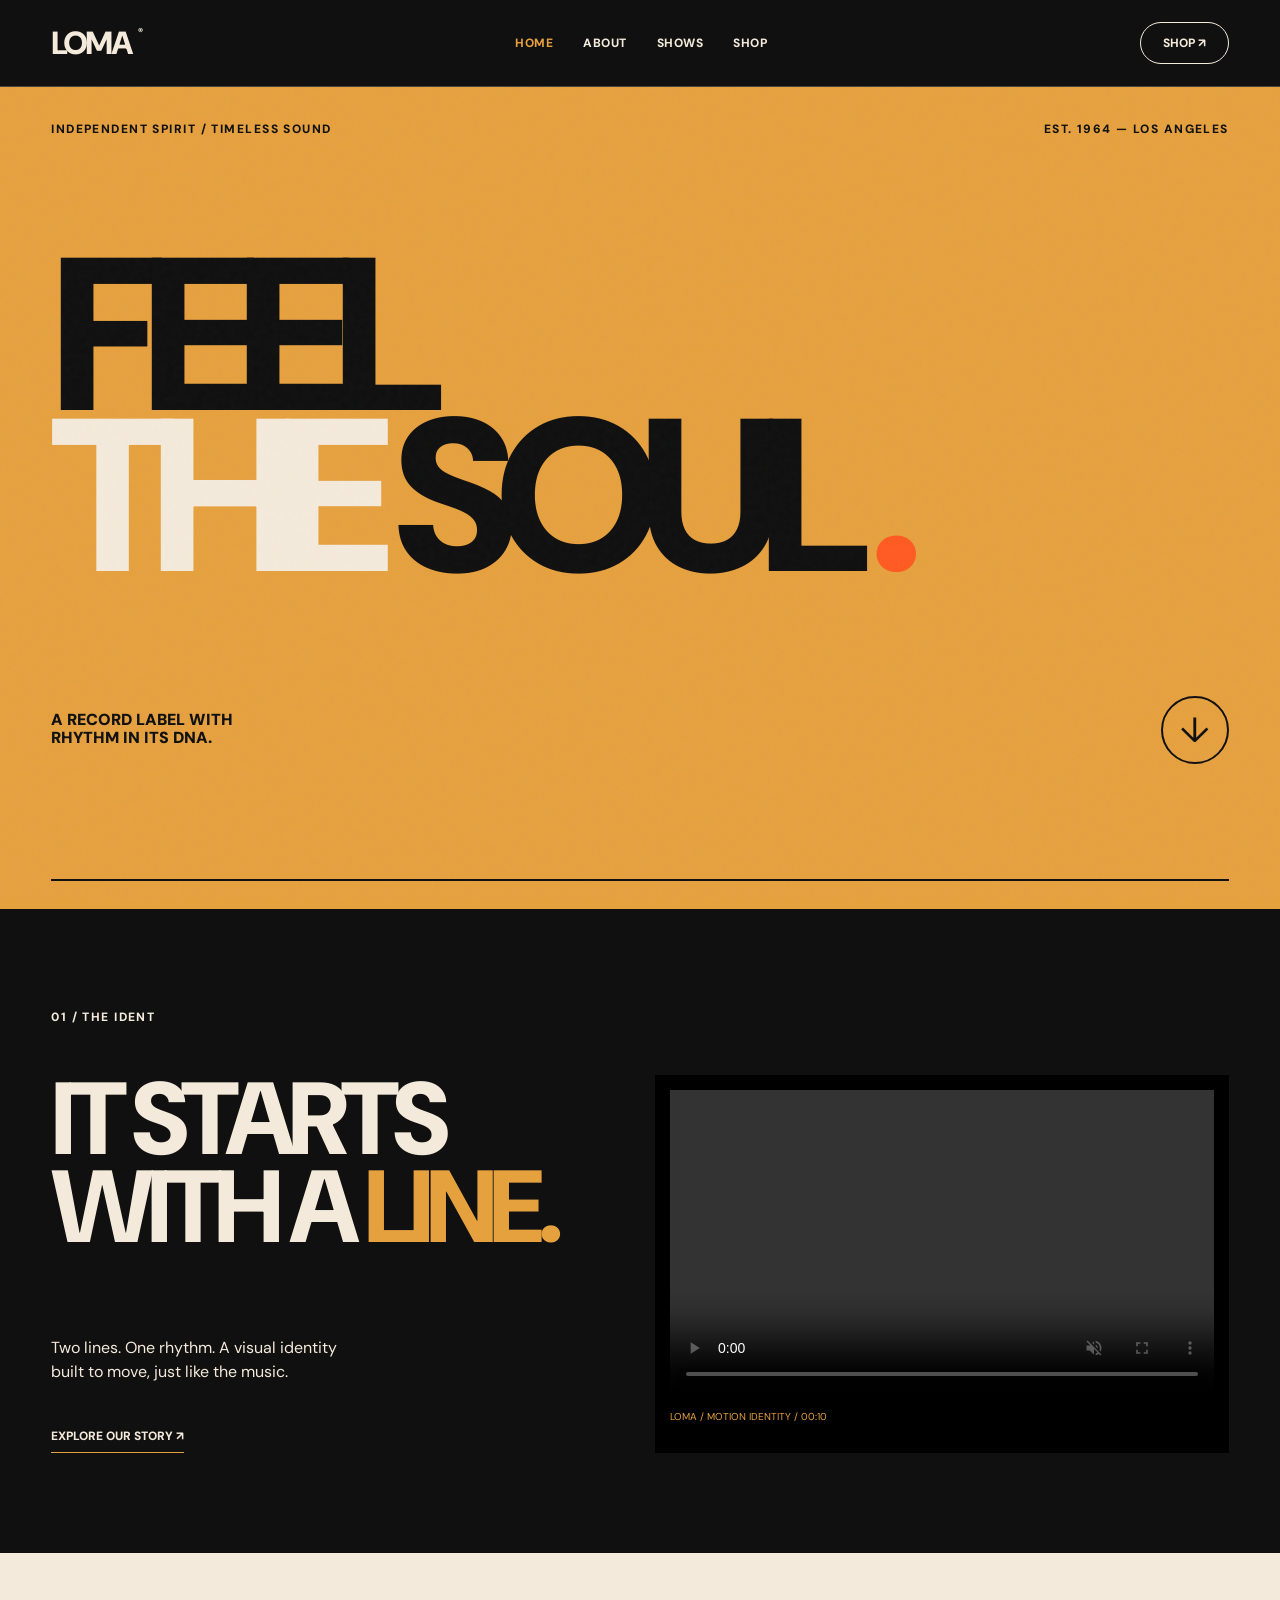
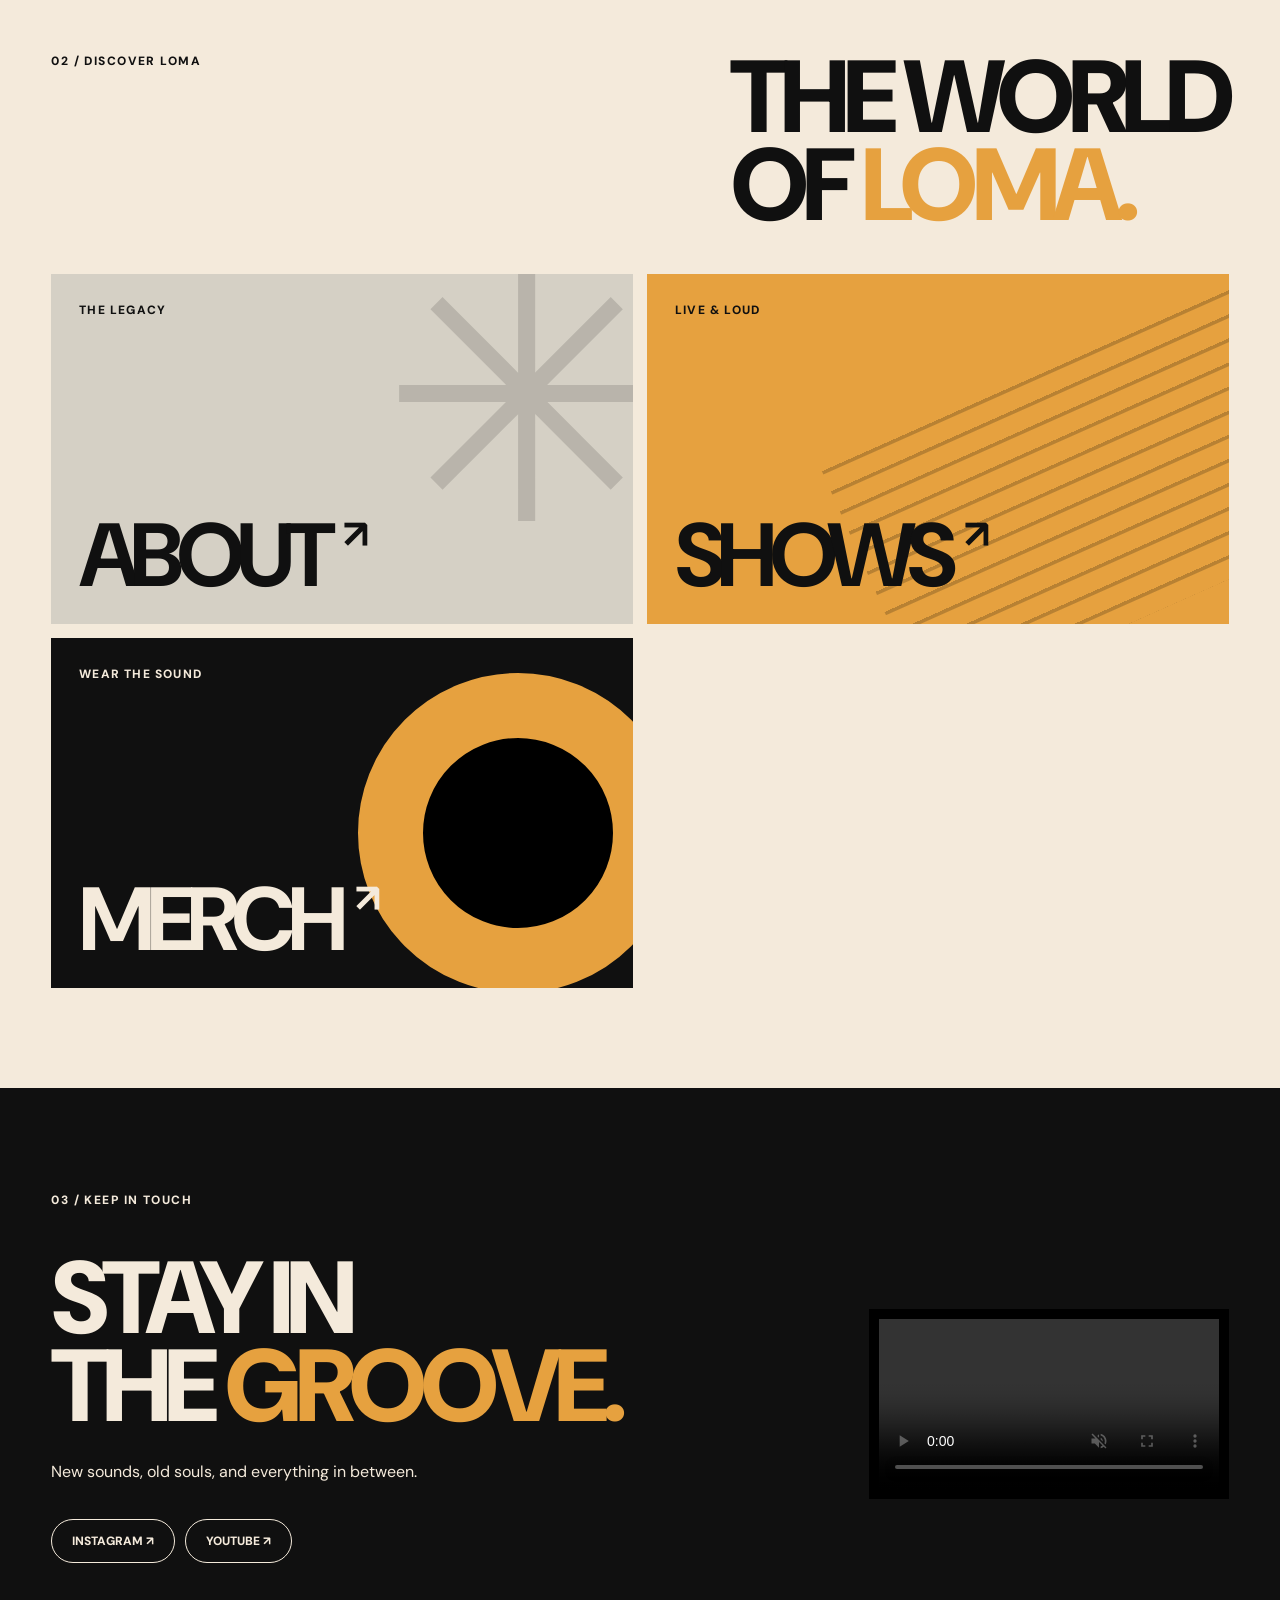
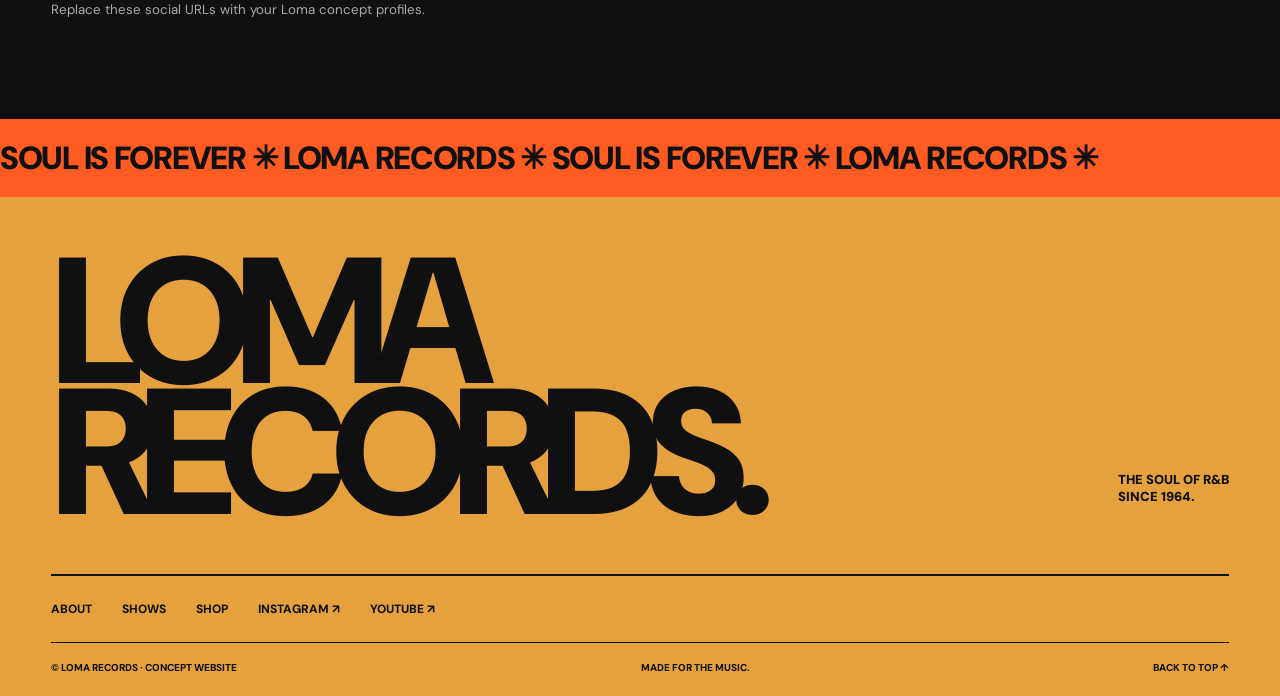
==== html/index.html @ 51dcf8d4 "initial launch" ====
<!DOCTYPE html>
<html lang="en">
 <head>
  <meta charset="utf-8"/>
  <meta content="width=device-width, initial-scale=1" name="viewport"/>
  <meta content="#101010" name="theme-color"/>
  <title>
   Home &mdash; Loma Records
  </title>
  <link href="../css/index.css" rel="stylesheet"/>
  <script defer="" src="../js/main.js">
  </script>
 </head>
 <body>
  <div aria-hidden="true" class="grain">
  </div>
  <header class="site-header">
   <a aria-label="Loma Records home" class="wordmark" href="index.html">
    LOMA
    <span>
     &reg;
    </span>
   </a>
   <button aria-expanded="false" aria-label="Toggle menu" class="menu-toggle">
    MENU
    <span>
     ☰
    </span>
   </button>
   <nav aria-label="Main navigation" class="nav">
    <a class="active" href="index.html">
     Home
    </a>
    <a class="" href="about.html">
     About
    </a>
    <a class="" href="shows.html">
     Shows
    </a>
    <a class="" href="shop.html">
     Shop
    </a>
   </nav>
   <a class="header-cta" href="shop.html">
    SHOP &nearrow;
   </a>
  </header>
  <main id="top">
   <!-- PAGE SECTION -->
   <section class="hero">
    <div class="eyebrow">
     <span>
      INDEPENDENT SPIRIT / TIMELESS SOUND
     </span>
     <span>
      EST. 1964 &mdash; LOS ANGELES
     </span>
    </div>
    <h1>
     FEEL
     <br/>
     <em>
      THE
     </em>
     SOUL
     <span class="dot">
      .
     </span>
    </h1>
    <div class="hero-bottom">
     <p>
      A RECORD LABEL WITH
      <br/>
      RHYTHM IN ITS DNA.
     </p>
     <a aria-label="Scroll to discover" class="circle-arrow" href="#discover">
      &darr;
     </a>
    </div>
    <div class="hero-rule">
    </div>
   </section>
   <!-- PAGE SECTION -->
   <section class="film-section reveal" id="discover">
    <div class="section-kicker">
     01 / THE IDENT
    </div>
    <div class="film-layout">
     <div>
      <h2>
       IT STARTS
       <br/>
       WITH A
       <i>
        LINE.
       </i>
      </h2>
      <p>
       Two lines. One rhythm. A visual identity built to move, just like the music.
      </p>
      <a class="text-link" href="about.html">
       EXPLORE OUR STORY &nearrow;
      </a>
     </div>
     <div class="film-frame">
      <video aria-label="Loma Records logo animation" autoplay="" controls="" loop="" muted="" playsinline="" src="../media/logo-ident.mp4">
      </video>
      <small>
       LOMA / MOTION IDENTITY / 00:10
      </small>
     </div>
    </div>
   </section>
   <!-- PAGE SECTION -->
   <section class="tile-section reveal">
    <div class="section-heading">
     <span>
      02 / DISCOVER LOMA
     </span>
     <h2>
      THE WORLD
      <br/>
      OF
      <i>
       LOMA.
      </i>
     </h2>
    </div>
    <div class="tile-grid">
     <a class="tile tile-gold" href="about.html">
      <span>
       THE LEGACY
      </span>
      <strong>
       ABOUT
       <span>
        &nearrow;
       </span>
      </strong>
      <div class="tile-asterisk">
       ✳
      </div>
     </a>
     <a class="tile tile-cream" href="shows.html">
      <span>
       LIVE &amp; LOUD
      </span>
      <strong>
       SHOWS
       <span>
        &nearrow;
       </span>
      </strong>
      <div class="tile-lines">
      </div>
     </a>
     <a class="tile tile-dark" href="shop.html">
      <span>
       WEAR THE SOUND
      </span>
      <strong>
       MERCH
       <span>
        &nearrow;
       </span>
      </strong>
      <div class="tile-record">
      </div>
     </a>
    </div>
   </section>
   <!-- PAGE SECTION -->
   <section class="social-section reveal">
    <div>
     <span class="section-kicker">
      03 / KEEP IN TOUCH
     </span>
     <h2>
      STAY IN
      <br/>
      THE
      <i>
       GROOVE.
      </i>
     </h2>
     <p>
      New sounds, old souls, and everything in between.
     </p>
     <div class="social-buttons">
      <a href="https://www.instagram.com/" rel="noopener noreferrer" target="_blank">
       INSTAGRAM &nearrow;
      </a>
      <a href="https://www.youtube.com/" rel="noopener noreferrer" target="_blank">
       YOUTUBE &nearrow;
      </a>
     </div>
     <small>
      Replace these social URLs with your Loma concept profiles.
     </small>
    </div>
    <div class="social-video">
     <video aria-label="Loma Instagram motion post" autoplay="" controls="" loop="" muted="" playsinline="" src="../media/instagram-post.mp4">
     </video>
    </div>
   </section>
   <div aria-hidden="true" class="ticker">
    <div>
     SOUL IS FOREVER ✳ LOMA RECORDS ✳ SOUL IS FOREVER ✳ LOMA RECORDS ✳&nbsp;
    </div>
   </div>
  </main>
  <footer class="footer">
   <div class="footer-top">
    <span>
     LOMA
     <br/>
     RECORDS.
    </span>
    <p>
     THE SOUL OF R&amp;B
     <br/>
     SINCE 1964.
    </p>
   </div>
   <div class="footer-links">
    <a href="about.html">
     ABOUT
    </a>
    <a href="shows.html">
     SHOWS
    </a>
    <a href="shop.html">
     SHOP
    </a>
    <a href="https://www.instagram.com/" rel="noopener noreferrer" target="_blank">
     INSTAGRAM &nearrow;
    </a>
    <a href="https://www.youtube.com/" rel="noopener noreferrer" target="_blank">
     YOUTUBE &nearrow;
    </a>
   </div>
   <div class="footer-bottom">
    <span>
     &copy; LOMA RECORDS &middot; CONCEPT WEBSITE
    </span>
    <span>
     MADE FOR THE MUSIC.
    </span>
    <a href="#top">
     BACK TO TOP &uarr;
    </a>
   </div>
  </footer>
 </body>
</html>
---- css/index.css ----
@import url('base.css');
.hero {
  min-height:calc(100vh - 78px);
  padding:34px 4% 28px;
  background:var(--gold);
  color:var(--black);
  display:flex;
  flex-direction:column;
  justify-content:space-between
}

.eyebrow,.hero-bottom {
  display:flex;
  justify-content:space-between;
  gap:20px
}

.hero h1 {
  font-size:clamp(90px,17vw,285px);
  font-weight:900;
  margin:25px 0;
  line-height:.74;
  letter-spacing:-.105em
}

.hero h1 em {
  color:var(--cream)
}

.hero h1 .dot {
  color:var(--orange)
}

.hero-bottom {
  align-items:end
}

.hero-bottom p {
  font-size:16px;
  font-weight:900;
  line-height:1.15
}

.circle-arrow {
  width:68px;
  height:68px;
  border:2px solid var(--black);
  border-radius:50%;
  display:grid;
  place-items:center;
  font-size:35px;
  transition:transform .3s
}

.circle-arrow:hover {
  transform:translateY(7px)
}

.hero-rule {
  border-bottom:2px solid var(--black);
  margin-top:22px
}

.film-section,.tile-section,.social-section {
  padding:100px 4%
}

.film-layout {
  display:grid;
  grid-template-columns:1fr 1.1fr;
  gap:7%;
  margin-top:50px
}

.film-layout h2,.section-heading h2,.social-section h2 {
  font-size:clamp(65px,8vw,140px);
  font-weight:900
}

.film-layout p {
  max-width:320px;
  line-height:1.5
}

.text-link {
  display:inline-block;
  margin-top:28px;
  border-bottom:1px solid var(--gold);
  padding-bottom:8px;
  font-size:12px;
  font-weight:800
}

.film-frame {
  background:#000;
  padding:15px
}

.film-frame video {
  width:100%;
  aspect-ratio:16/9;
  display:block;
  object-fit:contain
}

.film-frame small {
  display:block;
  margin-top:14px;
  font-size:10px;
  color:var(--gold)
}

.tile-section {
  background:var(--cream);
  color:var(--black)
}

.section-heading {
  display:flex;
  justify-content:space-between;
  gap:20px;
  align-items:start
}

.section-heading h2 {
  margin:0 0 45px
}

.tile-grid {
  display:grid;
  grid-template-columns:1fr 1fr;
  gap:14px
}

.tile {
  min-height:350px;
  padding:28px;
  display:flex;
  flex-direction:column;
  justify-content:space-between;
  position:relative;
  overflow:hidden;
  isolation:isolate
}

.tile>span {
  font-size:12px;
  font-weight:800;
  letter-spacing:.1em
}

.tile strong {
  font-size:clamp(55px,7vw,115px);
  letter-spacing:-.09em;
  line-height:.9;
  z-index:1
}

.tile strong span {
  font-size:.45em;
  vertical-align:top;
  margin-left:5px
}

.tile-orange {
  background:var(--orange)
}

.tile-cream {
  background:var(--gold)
}

.tile-dark {
  background:var(--black);
  color:var(--cream)
}

.tile-gold {
  background:#d5d0c5
}

.tile-disc,.tile-record {
  position:absolute;
  border:35px solid #0002;
  border-radius:50%;
  width:320px;
  height:320px;
  right:-80px;
  top:35px;
  transition:transform .7s
}

.tile-record {
  border:65px solid #e6a13f;
  background:#000;
  right:-45px
}

.tile-asterisk {
  font-size:350px;
  position:absolute;
  right:-40px;
  top:-100px;
  color:#0002;
  transition:transform .6s
}

.tile-lines {
  position:absolute;
  inset:20% -20% 0 35%;
  background:repeating-linear-gradient(0deg,transparent 0 18px,#0003 19px 22px);
  transform:rotate(-24deg);
  transition:transform .6s
}

.tile:hover .tile-disc,.tile:hover .tile-record,.tile:hover .tile-asterisk {
  transform:rotate(40deg) scale(1.1)
}

.tile:hover .tile-lines {
  transform:rotate(-15deg)
}

.social-section {
  display:grid;
  grid-template-columns:1fr 360px;
  gap:12%;
  align-items:center
}

.social-section h2 {
  margin:45px 0 30px
}

.social-section p {
  line-height:1.5
}

.social-buttons {
  display:flex;
  flex-wrap:wrap;
  gap:10px;
  margin:35px 0
}

.social-buttons a {
  border:1px solid var(--cream);
  padding:13px 20px;
  border-radius:40px;
  font-size:12px;
  font-weight:800
}

.social-buttons a:hover {
  background:var(--gold);
  color:var(--black)
}

.social-section small {
  color:#aaa
}

.social-video {
  background:#000;
  padding:10px
}

.social-video video {
  width:100%;
  max-height:600px;
  object-fit:contain;
  display:block
}

.ticker {
  background:var(--orange);
  color:var(--black);
  white-space:nowrap;
  overflow:hidden;
  padding:18px 0;
  font-size:32px;
  font-weight:900;
  letter-spacing:-.04em
}

.ticker div {
  width:max-content;
  animation:marquee 20s linear infinite
}

@keyframes marquee {
  to {
    transform:translateX(-50%)
  }

}

@media(max-width:850px) {
  .film-layout,.social-section {
    grid-template-columns:1fr
  }

  .social-video {
    max-width:400px
  }

  .hero h1 {
    font-size:clamp(80px,16vw,160px)
  }

}

@media(max-width:600px) {
  .hero {
    min-height:670px
  }

  .hero h1 {
    font-size:clamp(75px,18vw,110px)
  }

  .eyebrow {
    font-size:9px
  }

  .film-section,.tile-section,.social-section {
    padding:65px 5%
  }

  .tile-grid {
    grid-template-columns:1fr
  }

  .tile {
    min-height:270px
  }

  .section-heading {
    display:block
  }

  .film-layout h2,.section-heading h2,.social-section h2 {
    font-size:65px
  }

}
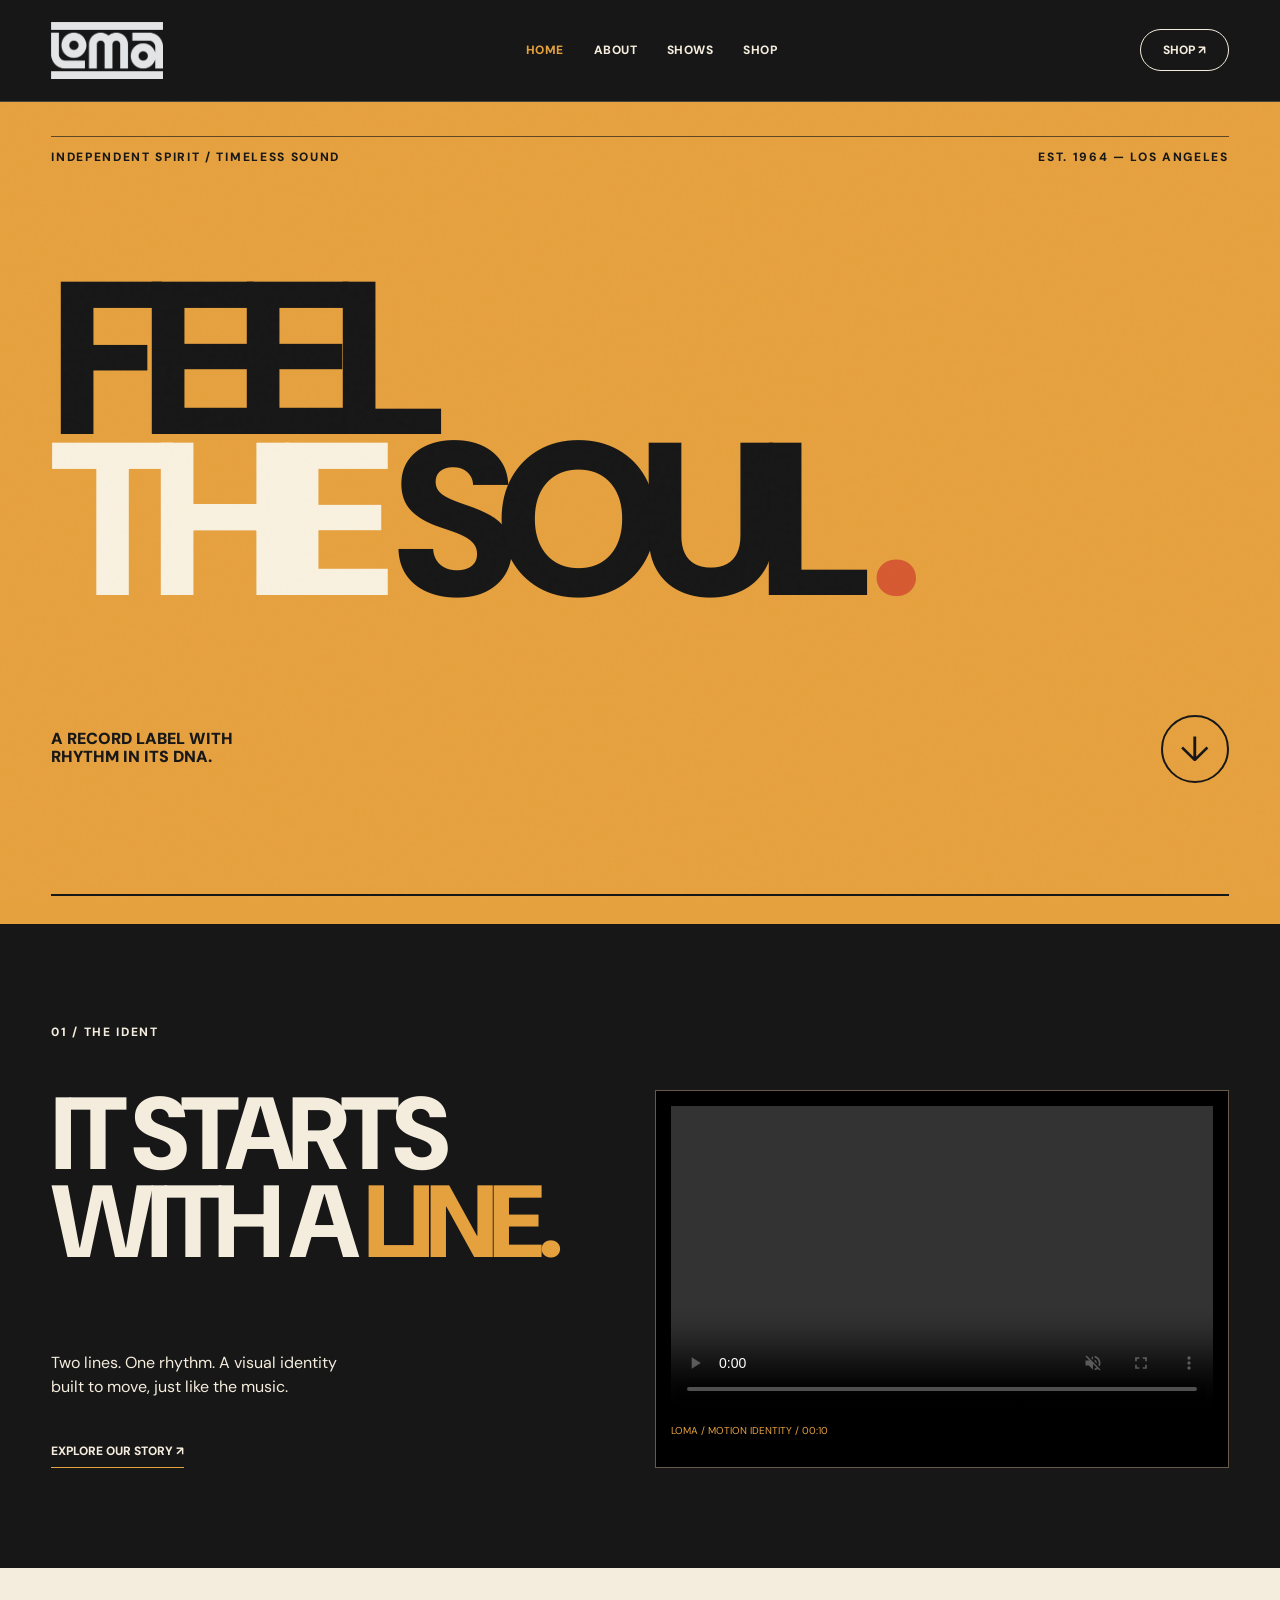
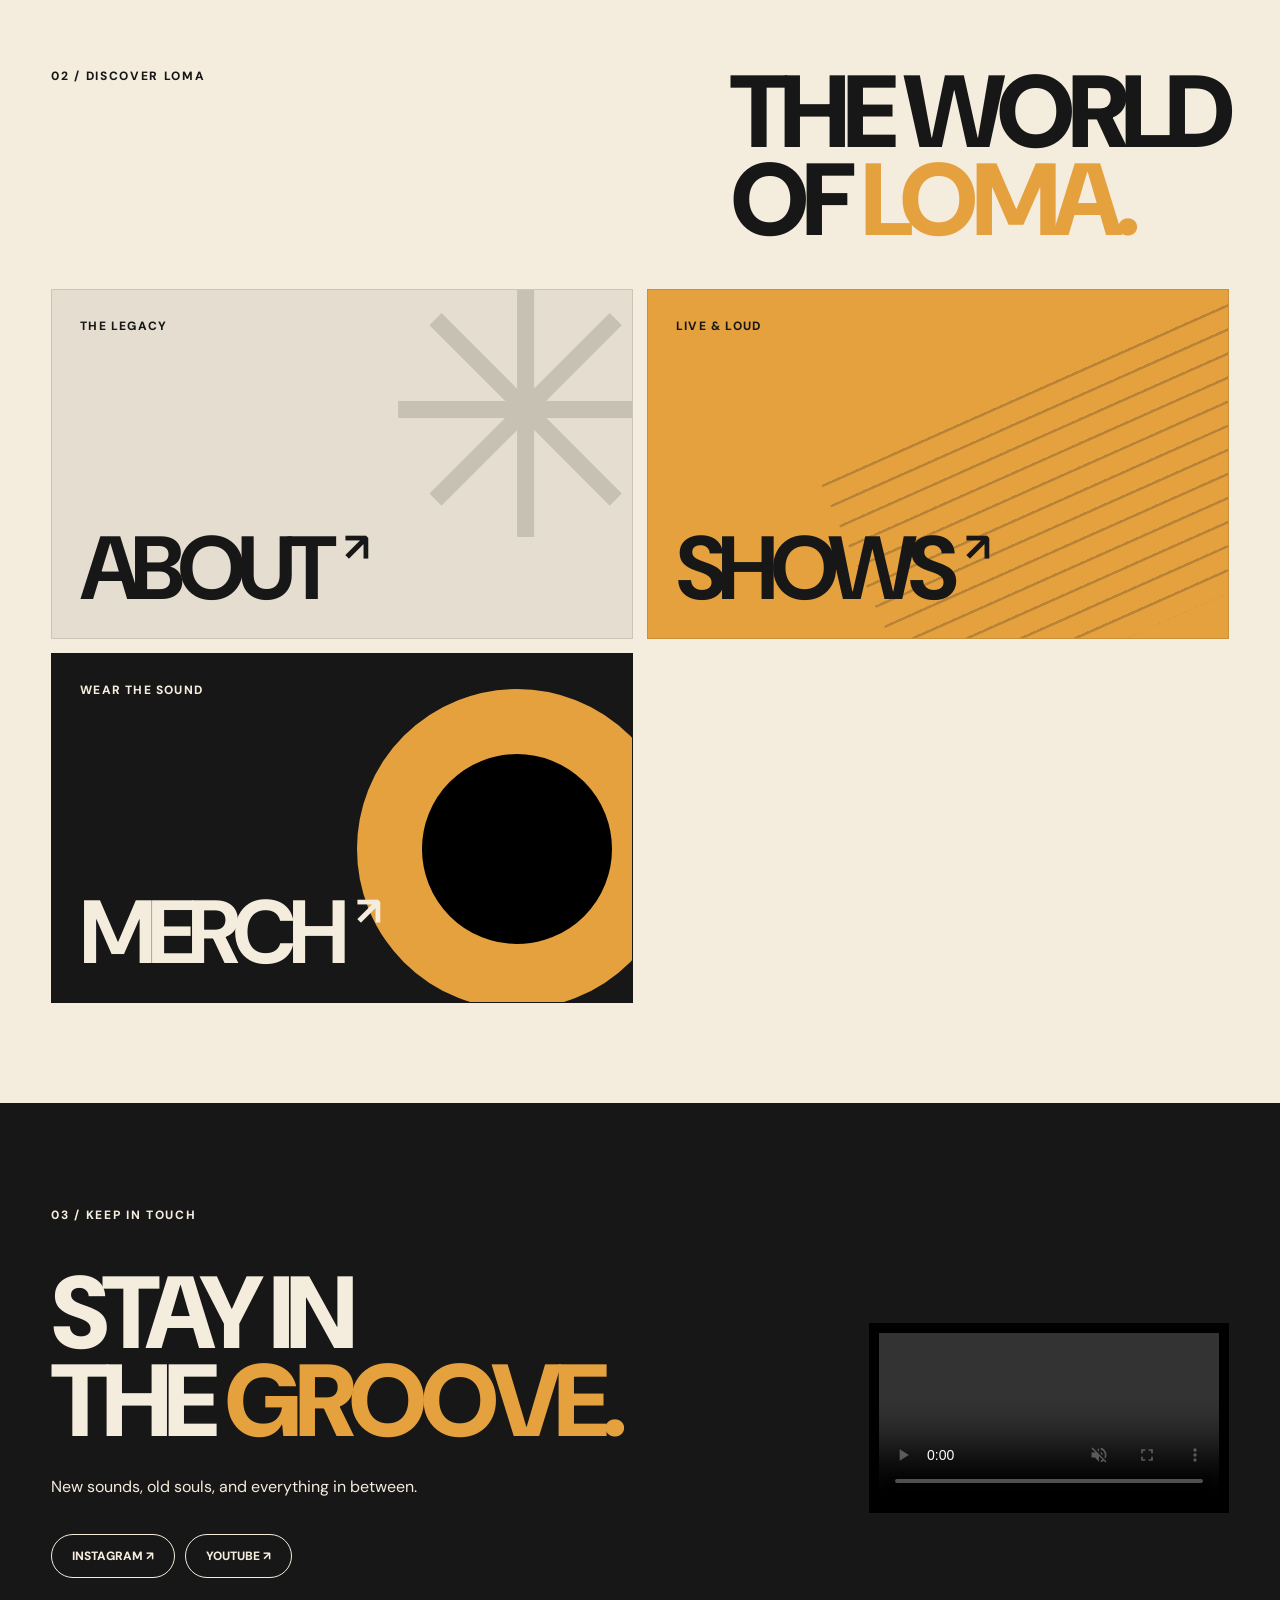
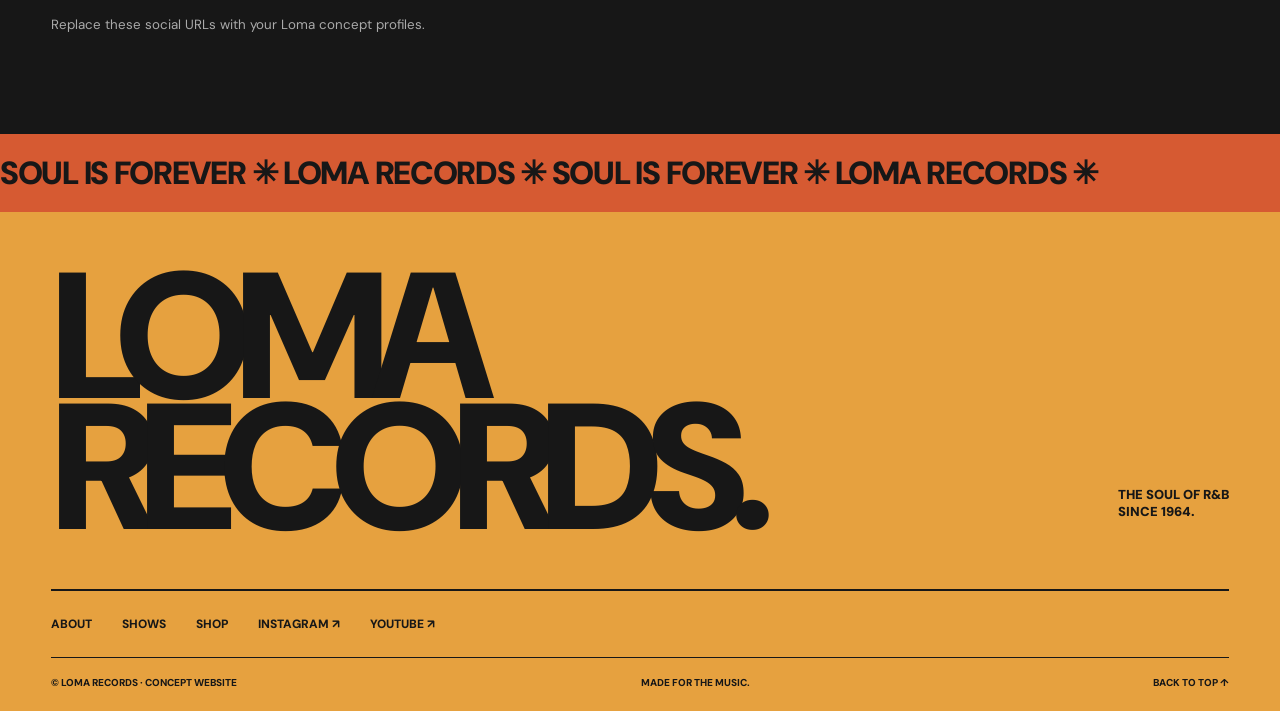
==== commit cb5299f3: ". ." ====
--- a/html/index.html
+++ b/html/index.html
@@ -16,10 +16,7 @@
   </div>
   <header class="site-header">
    <a aria-label="Loma Records home" class="wordmark" href="index.html">
-    LOMA
-    <span>
-     &reg;
-    </span>
+    <img alt="Loma Records" src="../images/loma-logo.png"/>
    </a>
    <button aria-expanded="false" aria-label="Toggle menu" class="menu-toggle">
     MENU
@@ -47,7 +44,7 @@
   </header>
   <main id="top">
    <!-- PAGE SECTION -->
-   <section class="hero">
+   <section class="hero heritage-section">
     <div class="eyebrow">
      <span>
       INDEPENDENT SPIRIT / TIMELESS SOUND
@@ -81,7 +78,7 @@
     </div>
    </section>
    <!-- PAGE SECTION -->
-   <section class="film-section reveal" id="discover">
+   <section class="film-section reveal heritage-section" id="discover">
     <div class="section-kicker">
      01 / THE IDENT
     </div>
@@ -112,7 +109,7 @@
     </div>
    </section>
    <!-- PAGE SECTION -->
-   <section class="tile-section reveal">
+   <section class="tile-section reveal heritage-section">
     <div class="section-heading">
      <span>
       02 / DISCOVER LOMA
@@ -170,7 +167,7 @@
     </div>
    </section>
    <!-- PAGE SECTION -->
-   <section class="social-section reveal">
+   <section class="social-section reveal heritage-section">
     <div>
      <span class="section-kicker">
       03 / KEEP IN TOUCH
--- a/css/index.css
+++ b/css/index.css
@@ -344,3 +344,19 @@
   }
 
 }
+
+/* ==========================================================
+   HOME | vintage soul palette + modern oversized typography
+   ========================================================== */
+.hero { background:#e6a13f; }
+.hero h1 { text-transform:uppercase; }
+.hero h1 em { color:#f9f1df; }
+.hero .eyebrow { border-top:1px solid rgba(23,23,23,.65); padding-top:12px; }
+.tile-gold { background:#e5ded0; }
+.tile-cream { background:#e6a13f; }
+.tile-dark { background:#171717; }
+.tile { border-radius:0; border:1px solid rgba(22,22,22,.12); }
+.tile:hover { outline:2px solid currentColor; outline-offset:-8px; }
+/* Album sleeve motif: thin parallel rules rather than extra ornaments. */
+.tile-lines { background:repeating-linear-gradient(0deg,transparent 0 19px,rgba(24,24,24,.22) 20px 22px); }
+.film-frame { border:1px solid #665947; }
